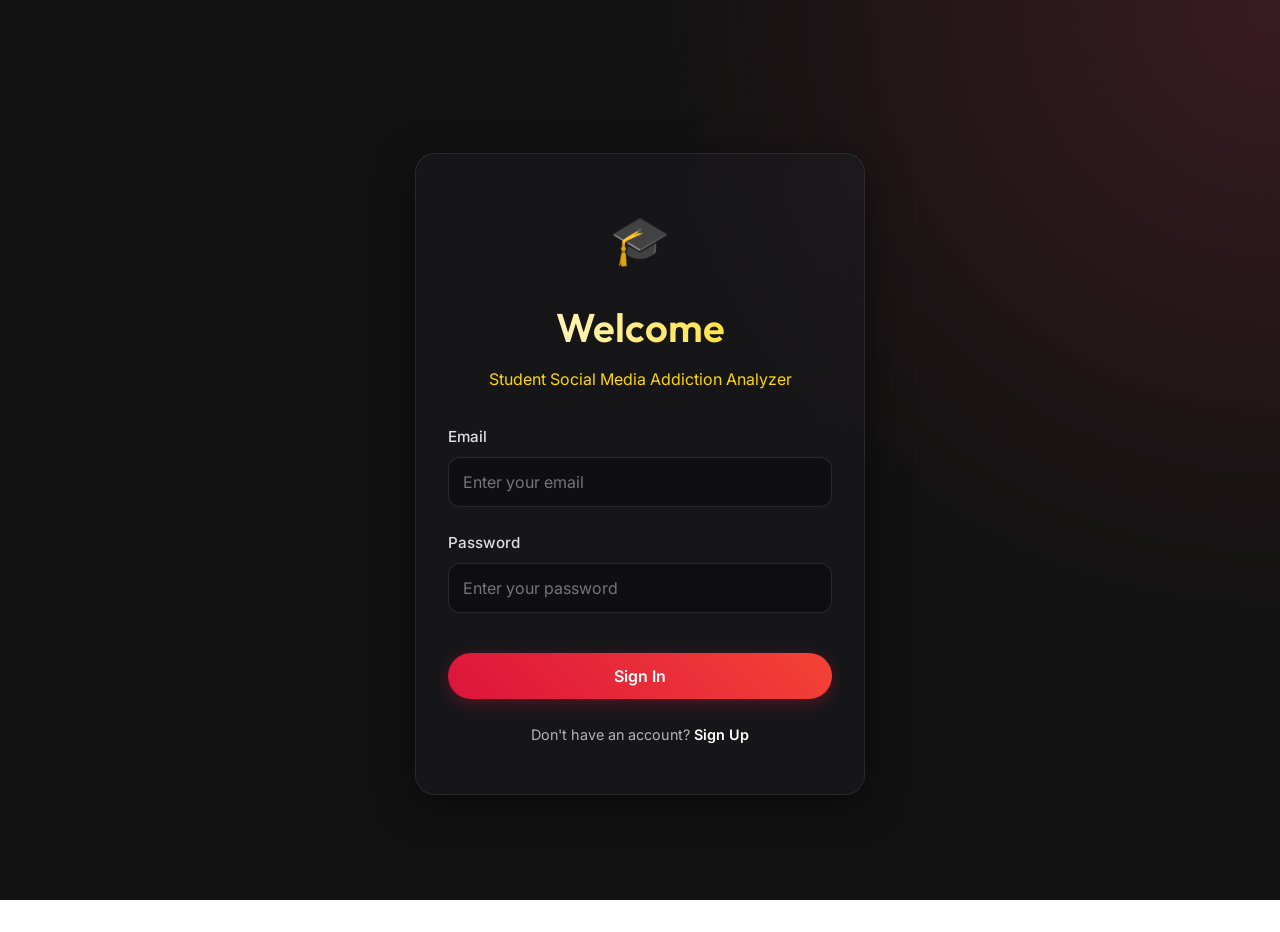
==== frontend/dashboard.html @ e32ec124 "Added the proper frontend and backend" ====
<!DOCTYPE html>
<html lang="en">
<head>
    <meta charset="UTF-8">
    <meta name="viewport" content="width=device-width, initial-scale=1.0">
    <title>Dashboard - Student Addiction Predictor</title>
    <link rel="preconnect" href="https://fonts.googleapis.com">
    <link rel="preconnect" href="https://fonts.gstatic.com" crossorigin>
    <link href="https://fonts.googleapis.com/css2?family=Inter:wght@400;500;600&family=Outfit:wght@500;600;700;800&display=swap" rel="stylesheet">
    <link rel="stylesheet" href="styles.css">
    <style>
        .history-table {
            width: 100%;
            border-collapse: collapse;
            margin-top: 1rem;
        }

        .history-table th, .history-table td {
            padding: 1rem;
            text-align: left;
            border-bottom: 1px solid rgba(255, 255, 255, 0.1);
        }

        .history-table th {
            color: var(--secondary);
            font-weight: 600;
        }

        .history-table tbody tr:hover {
            background-color: rgba(255, 255, 255, 0.05);
        }
        
        .empty-state {
            text-align: center;
            padding: 3rem;
            color: var(--text-muted);
        }
    </style>
</head>
<body>

    <div class="container animate-fade-in">
        <nav>
            <div class="nav-brand">🎓 PredictorHub</div>
            <div class="nav-links">
                <a href="dashboard.html" style="color: var(--secondary)">Dashboard</a>
                <a href="predictor.html">Predictor</a>
                <a href="methodology.html">Methodology</a>
                <a href="wellbeing.html">Wellbeing</a>
                <span class="nav-divider"></span>
                <div id="nav-user-container"></div>
            </div>
        </nav>

        <div class="glass-panel mb-2">
            <h1>Welcome back, <span id="welcome-name" style="color: white;"></span>! 👋</h1>
            <p>Track and manage your social media habits.</p>
            
            <hr>
            
            <h3>Quick Stats</h3>
            <div class="grid-3 mt-1">
                <div class="metric-card">
                    <h3>Total Assessments</h3>
                    <div class="value" id="stat-total">0</div>
                </div>
                <div class="metric-card">
                    <h3>Latest Risk Level</h3>
                    <div class="value" id="stat-latest">-</div>
                </div>
                <div class="metric-card">
                    <h3>Avg Daily Usage</h3>
                    <div class="value" id="stat-usage">-</div>
                </div>
            </div>
            
            <div class="mt-2 text-center">
                <a href="predictor.html" class="btn">Start New Assessment</a>
            </div>
        </div>

        <div class="glass-panel">
            <h2>Recent History</h2>
            <div id="history-container">
                <div class="empty-state">
                    <div style="font-size: 3rem; margin-bottom: 1rem;">📊</div>
                    <h3>No predictions yet</h3>
                    <p>Take your first assessment to see your history here.</p>
                </div>
            </div>
        </div>
        
        <div class="footer">
            <p>Student Social Media Addiction Predictor &copy; 2026. For educational purposes only.</p>
        </div>
    </div>

    <script src="app.js"></script>
    <script>
        document.addEventListener('DOMContentLoaded', async () => {
            const userId = checkAuth();
            if(!userId) return;
            
            const user = await fetchUserData();
            if (user) document.getElementById('welcome-name').textContent = user.name.split(' ')[0];
            
            const history = await getPredictionHistory();
            
            if (history.length > 0) {
                // Update stats
                document.getElementById('stat-total').textContent = history.length;
                
                const latest = history[0];
                document.getElementById('stat-latest').textContent = `${latest.result.percentage}%`;
                
                const totalUsage = history.reduce((sum, item) => sum + parseFloat(item.inputs.Avg_Daily_Usage_Hours), 0);
                document.getElementById('stat-usage').textContent = `${(totalUsage / history.length).toFixed(1)}h`;
                
                // Render table
                const container = document.getElementById('history-container');
                let tableHTML = `
                    <table class="history-table">
                        <thead>
                            <tr>
                                <th>Date</th>
                                <th>Usage (Hrs)</th>
                                <th>Platform</th>
                                <th>Risk Score</th>
                                <th>Category</th>
                            </tr>
                        </thead>
                        <tbody>
                `;
                
                history.forEach(item => {
                    const date = new Date(item.date).toLocaleDateString('en-GB', { day: 'numeric', month: 'short', year: 'numeric' });
                    
                    let badgeClass = 'badge-healthy';
                    if (item.result.level === 'Moderate') badgeClass = 'badge-moderate';
                    if (item.result.level === 'High Risk') badgeClass = 'badge-critical';
                    
                    tableHTML += `
                        <tr>
                            <td>${date}</td>
                            <td>${item.inputs.Avg_Daily_Usage_Hours}h</td>
                            <td>${item.inputs.Most_Used_Platform}</td>
                            <td><strong>${item.result.percentage}%</strong></td>
                            <td><span class="badge ${badgeClass}">${item.result.level}</span></td>
                        </tr>
                    `;
                });
                
                tableHTML += `</tbody></table>`;
                container.innerHTML = tableHTML;
            }
        });
    </script>
</body>
</html>
---- frontend/styles.css ----
/* frontend/styles.css - Modern Overhaul */

:root {
    --primary: #121212;
    --primary-light: #1e1e24;
    --secondary: #FFD700;    /* Gold */
    --accent: #DC143C;       /* Crimson */
    --text-main: #FFFFFF;
    --text-muted: #B3B3B3;
    --glass-bg: rgba(30, 30, 36, 0.45);
    --glass-border: rgba(255, 255, 255, 0.08);
    --font-heading: 'Outfit', sans-serif;
    --font-body: 'Inter', sans-serif;
}

* {
    margin: 0;
    padding: 0;
    box-sizing: border-box;
}

body {
    font-family: var(--font-body);
    background: radial-gradient(circle at top right, #3a1c22, #121212 40%),
                radial-gradient(circle at bottom left, #1c1c15, #121212);
    background-attachment: fixed;
    color: var(--text-main);
    line-height: 1.6;
    min-height: 100vh;
    padding-bottom: 2rem;
}

h1, h2, h3, h4 {
    font-family: var(--font-heading);
    font-weight: 600;
}

h1 {
    font-size: 2.5rem;
    background: linear-gradient(90deg, var(--text-main), var(--secondary));
    -webkit-background-clip: text;
    -webkit-text-fill-color: transparent;
    margin-bottom: 0.5rem;
}

h2 {
    font-size: 1.5rem;
    color: var(--secondary);
}

a {
    color: var(--text-main);
    text-decoration: none;
    transition: color 0.3s ease;
}

a:hover {
    color: var(--secondary);
}

.text-center { text-align: center; }
.text-muted { color: var(--text-muted); }
.mt-1 { margin-top: 1rem; }
.mt-2 { margin-top: 2rem; }
.mb-1 { margin-bottom: 1rem; }
.mb-2 { margin-bottom: 2rem; }
.hidden { display: none !important; }

/* LAYOUT */
.container {
    max-width: 1200px;
    margin: 0 auto;
    padding: 0 20px;
}

.grid-2 {
    display: grid;
    grid-template-columns: 1fr 1fr;
    gap: 2rem;
}
.grid-3 {
    display: grid;
    grid-template-columns: repeat(3, 1fr);
    gap: 1.5rem;
}
@media (max-width: 768px) {
    .grid-2, .grid-3 {
        grid-template-columns: 1fr;
    }
}

/* GLASSMORPHISM PANEL */
.glass-panel {
    background: var(--glass-bg);
    border: 1px solid var(--glass-border);
    backdrop-filter: blur(16px);
    -webkit-backdrop-filter: blur(16px);
    border-radius: 20px;
    /* Increased Space */
    padding: 3.5rem;
    box-shadow: 0 10px 40px rgba(0, 0, 0, 0.5);
    margin-top: 3rem;
    position: relative;
    overflow: hidden;
}

.glass-panel::before {
    content: '';
    position: absolute;
    top: 0; left: -100%;
    width: 50%; height: 100%;
    background: linear-gradient(90deg, transparent, rgba(255,255,255,0.03), transparent);
    transform: skewX(-20deg);
    transition: 0.5s;
    pointer-events: none;
}
.glass-panel:hover::before {
    left: 200%;
}

/* NAVIGATION */
nav {
    display: flex;
    justify-content: space-between;
    align-items: center;
    padding: 2rem 0;
    border-bottom: 1px solid var(--glass-border);
}

.nav-brand {
    font-size: 1.8rem;
    font-family: var(--font-heading);
    font-weight: 800;
    color: var(--text-main);
    letter-spacing: 1px;
}

.nav-links {
    display: flex;
    align-items: center;
    gap: 2rem;
    font-weight: 500;
}

.nav-divider {
    border-left: 1px solid #444; 
    height: 24px; 
    margin: 0 10px;
}

/* PROFILE DROPDOWN */
.user-profile {
    display: flex;
    align-items: center;
    gap: 10px;
    cursor: pointer;
    background: rgba(255, 255, 255, 0.05);
    padding: 5px 15px 5px 5px;
    border-radius: 30px;
    border: 1px solid rgba(255, 255, 255, 0.1);
    transition: all 0.3s ease;
}

.user-profile:hover {
    background: rgba(255, 255, 255, 0.1);
    border-color: var(--secondary);
}

.avatar {
    width: 35px;
    height: 35px;
    border-radius: 50%;
    background: linear-gradient(135deg, var(--secondary), var(--accent));
    display: flex;
    align-items: center;
    justify-content: center;
    font-weight: bold;
    color: var(--primary);
    font-family: var(--font-heading);
}

.dropdown-menu {
    position: absolute;
    top: 80px;
    right: 20px;
    background: rgba(20, 20, 25, 0.98);
    border: 1px solid var(--glass-border);
    backdrop-filter: blur(20px);
    border-radius: 12px;
    padding: 1.2rem;
    width: 250px;
    box-shadow: 0 10px 40px rgba(0,0,0,0.6);
    opacity: 0;
    visibility: hidden;
    transform: translateY(-10px);
    transition: all 0.3s ease;
    z-index: 1000;
}

.dropdown-menu.show {
    opacity: 1;
    visibility: visible;
    transform: translateY(0);
}

.dropdown-menu a {
    display: block;
    padding: 10px;
    border-radius: 6px;
    color: var(--text-main);
    transition: background 0.2s;
    font-size: 0.9rem;
}

.dropdown-menu a:hover {
    background: rgba(255, 255, 255, 0.1);
}

/* BUTTONS */
.btn {
    display: inline-block;
    padding: 0.8rem 2rem;
    font-size: 1rem;
    font-weight: 600;
    color: var(--text-main);
    background: linear-gradient(45deg, var(--accent), #f44336);
    border: none;
    border-radius: 30px;
    cursor: pointer;
    transition: all 0.3s ease;
    box-shadow: 0 4px 15px rgba(220, 20, 60, 0.3);
    font-family: var(--font-body);
}

.btn:hover {
    transform: translateY(-2px);
    box-shadow: 0 6px 20px rgba(220, 20, 60, 0.5);
    color: white; /* Fix hover override */
}

.btn:disabled {
    opacity: 0.6;
    cursor: not-allowed;
    transform: none;
}

.btn-block { width: 100%; }
.btn-secondary {
    background: transparent;
    border: 1px solid var(--glass-border);
    box-shadow: none;
}
.btn-secondary:hover {
    background: rgba(255, 255, 255, 0.1);
    box-shadow: 0 4px 15px rgba(0,0,0,0.3);
}

/* FORMS */
.form-group {
    margin-bottom: 1.5rem;
    text-align: left;
}

.form-group label {
    display: block;
    font-size: 0.95rem;
    font-weight: 500;
    margin-bottom: 0.5rem;
    color: #e0e0e0;
}

input[type="text"],
input[type="email"],
input[type="password"],
input[type="number"],
select {
    width: 100%;
    padding: 14px;
    background: rgba(0, 0, 0, 0.3);
    border: 1px solid rgba(255, 255, 255, 0.1);
    border-radius: 12px;
    color: white;
    font-family: var(--font-body);
    font-size: 1rem;
    transition: all 0.3s cubic-bezier(0.4, 0, 0.2, 1);
}

input:focus, select:focus {
    outline: none;
    border-color: var(--secondary);
    background: rgba(0, 0, 0, 0.5);
    box-shadow: 0 0 15px rgba(255, 215, 0, 0.15);
}

select option {
    background-color: var(--primary-light);
    color: white;
}

.hint {
    font-size: 0.8rem;
    color: var(--text-muted);
    margin-top: 0.3rem;
    display: block;
}

/* RANGE SLIDERS */
input[type="range"] {
    -webkit-appearance: none;
    width: 100%;
    background: transparent;
    padding: 0;
    border: none;
}

input[type="range"]::-webkit-slider-thumb {
    -webkit-appearance: none;
    height: 20px;
    width: 20px;
    border-radius: 50%;
    background: var(--secondary);
    cursor: pointer;
    margin-top: -8px;
    box-shadow: 0 0 10px rgba(255, 215, 0, 0.5);
}

input[type="range"]::-webkit-slider-runnable-track {
    width: 100%;
    height: 4px;
    cursor: pointer;
    background: rgba(255, 255, 255, 0.2);
    border-radius: 2px;
}

.range-values {
    display: flex;
    justify-content: space-between;
    margin-top: 0.5rem;
    font-size: 0.85rem;
    color: var(--text-muted);
}

.range-display {
    color: var(--secondary);
    font-weight: 600;
    font-size: 1.1rem;
}

/* METRICS & GAUGES */
.metric-card {
    background: rgba(0, 0, 0, 0.2);
    border: 1px solid rgba(255, 255, 255, 0.05);
    border-radius: 15px;
    padding: 1.5rem;
    text-align: left;
    transition: transform 0.3s;
}
.metric-card:hover {
    transform: translateY(-5px);
    border-color: rgba(255,255,255,0.15);
}

.metric-card h3 {
    color: var(--text-muted);
    font-size: 0.9rem;
    text-transform: uppercase;
    letter-spacing: 1px;
}

.metric-card .value {
    font-size: 2rem;
    font-weight: 700;
    color: var(--text-main);
    margin-top: 0.5rem;
    font-family: var(--font-heading);
}

.badge {
    padding: 5px 12px;
    border-radius: 20px;
    font-size: 0.85rem;
    font-weight: 600;
    text-transform: uppercase;
}
.badge-healthy { background: rgba(76, 175, 80, 0.2); color: #4caf50; border: 1px solid #4caf50; }
.badge-moderate { background: rgba(255, 152, 0, 0.2); color: #ff9800; border: 1px solid #ff9800; }
.badge-critical { background: rgba(244, 67, 54, 0.2); color: #f44336; border: 1px solid #f44336; }

/* GAUGE CSS */
.gauge-container {
    position: relative;
    width: 150px;
    height: 75px;
    overflow: hidden;
}
.gauge-background {
    position: absolute;
    top: 0; left: 0;
    width: 150px; height: 150px;
    border-radius: 50%;
    border: 15px solid rgba(255, 255, 255, 0.1);
    box-sizing: border-box;
}
.gauge-fill {
    position: absolute;
    top: 0; left: 0;
    width: 150px; height: 150px;
    border-radius: 50%;
    border: 15px solid transparent;
    border-top-color: #ff9800;
    border-left-color: #ff9800;
    box-sizing: border-box;
    transform: rotate(-45deg); /* 0% */
    transition: transform 1.5s cubic-bezier(0.2, 0.8, 0.2, 1);
}
.gauge-text {
    position: absolute;
    bottom: 0;
    width: 100%;
    text-align: center;
    font-size: 1.5rem;
    font-weight: bold;
    color: white;
}

/* ALERTS */
.alert {
    padding: 1rem 1.5rem;
    border-radius: 12px;
    border-left: 5px solid;
    margin-bottom: 1rem;
}
.alert-success { background: rgba(76, 175, 80, 0.1); border-color: #4caf50; }
.alert-warning { background: rgba(255, 152, 0, 0.1); border-color: #ff9800; }
.alert-danger { background: rgba(244, 67, 54, 0.1); border-color: #f44336; }

/* ANIMATIONS */
.animate-fade-in {
    animation: fadeIn 0.6s ease-out forwards;
}

@keyframes fadeIn {
    from { opacity: 0; transform: translateY(20px); }
    to { opacity: 1; transform: translateY(0); }
}
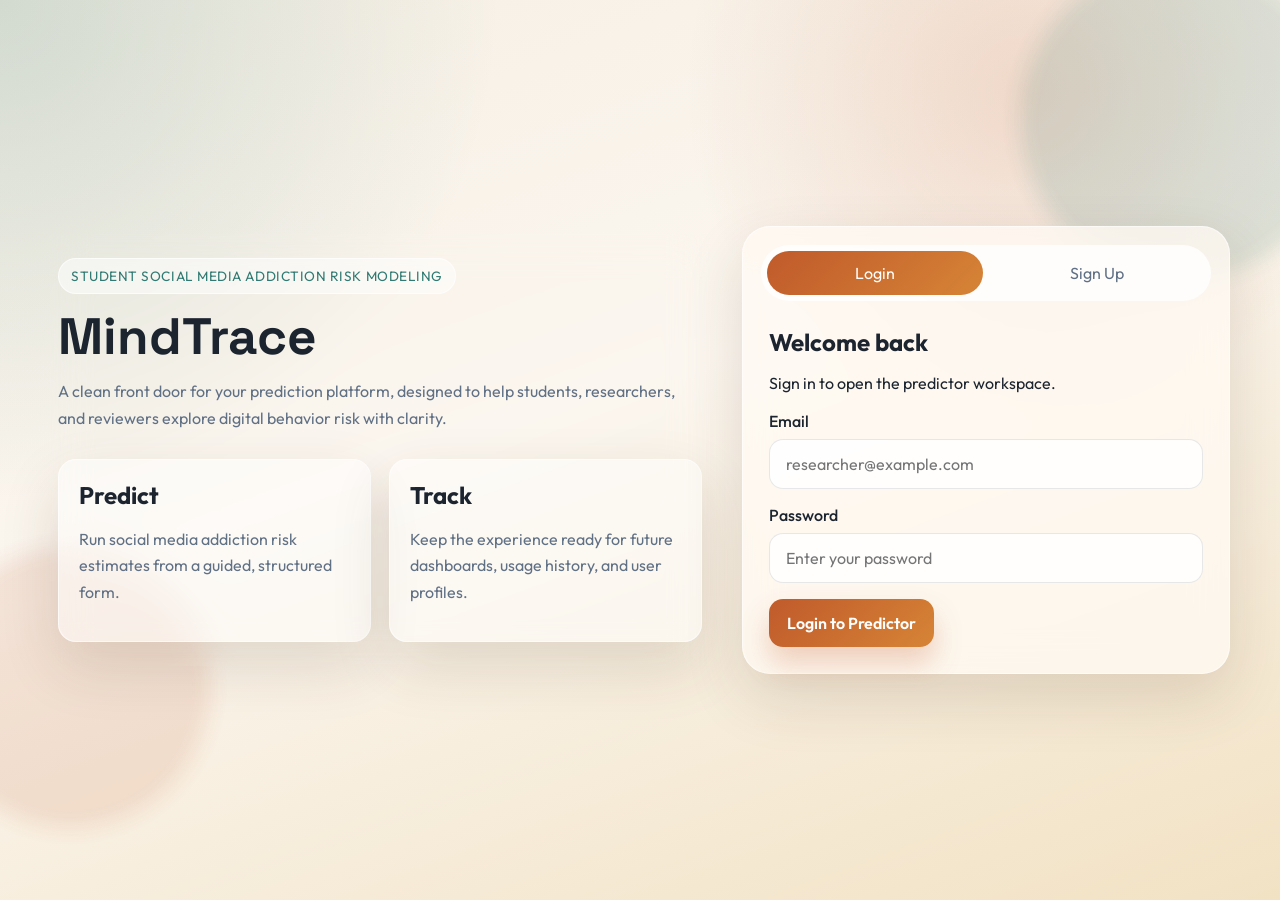
==== commit b2dc133a: "Created the FastApi API and added prediction endpoint" ====
--- a/frontend/dashboard.html
+++ b/frontend/dashboard.html
@@ -1,159 +1,89 @@
 <!DOCTYPE html>
 <html lang="en">
 <head>
-    <meta charset="UTF-8">
-    <meta name="viewport" content="width=device-width, initial-scale=1.0">
-    <title>Dashboard - Student Addiction Predictor</title>
-    <link rel="preconnect" href="https://fonts.googleapis.com">
-    <link rel="preconnect" href="https://fonts.gstatic.com" crossorigin>
-    <link href="https://fonts.googleapis.com/css2?family=Inter:wght@400;500;600&family=Outfit:wght@500;600;700;800&display=swap" rel="stylesheet">
-    <link rel="stylesheet" href="styles.css">
-    <style>
-        .history-table {
-            width: 100%;
-            border-collapse: collapse;
-            margin-top: 1rem;
-        }
+  <meta charset="UTF-8">
+  <meta name="viewport" content="width=device-width, initial-scale=1.0">
+  <title>MindTrace | Dashboard</title>
+  <link rel="preconnect" href="https://fonts.googleapis.com">
+  <link rel="preconnect" href="https://fonts.gstatic.com" crossorigin>
+  <link href="https://fonts.googleapis.com/css2?family=Outfit:wght@300;400;500;600;700&family=Space+Grotesk:wght@500;700&display=swap" rel="stylesheet">
+  <link rel="stylesheet" href="./css/styles.css">
+</head>
+<body class="app-body" data-page="dashboard">
+  <div class="app-bg-grid"></div>
+  <header class="topbar">
+    <a class="brand" href="./predictor.html">
+      <span class="brand-mark">M</span>
+      <div>
+        <strong>MindTrace</strong>
+        <small>Addiction Risk Predictor</small>
+      </div>
+    </a>
 
-        .history-table th, .history-table td {
-            padding: 1rem;
-            text-align: left;
-            border-bottom: 1px solid rgba(255, 255, 255, 0.1);
-        }
+    <nav class="nav-links">
+      <a href="./predictor.html" data-nav="predictor">Predictor</a>
+      <a href="./dashboard.html" data-nav="dashboard">Dashboard</a>
+    </nav>
 
-        .history-table th {
-            color: var(--secondary);
-            font-weight: 600;
-        }
+    <div class="profile-menu">
+      <button class="profile-trigger" type="button" aria-expanded="false">
+        <span class="avatar">MT</span>
+        <span class="profile-copy">
+          <strong id="profile-name">Guest User</strong>
+          <small>Workspace</small>
+        </span>
+        <span class="arrow">&#9662;</span>
+      </button>
 
-        .history-table tbody tr:hover {
-            background-color: rgba(255, 255, 255, 0.05);
-        }
-        
-        .empty-state {
-            text-align: center;
-            padding: 3rem;
-            color: var(--text-muted);
-        }
-    </style>
-</head>
-<body>
+      <div class="profile-dropdown">
+        <button class="dropdown-item" type="button" data-action="notice">Accuracy Notice</button>
+        <button class="dropdown-item" type="button" data-action="logout">Log Out</button>
+      </div>
+    </div>
+  </header>
 
-    <div class="container animate-fade-in">
-        <nav>
-            <div class="nav-brand">🎓 PredictorHub</div>
-            <div class="nav-links">
-                <a href="dashboard.html" style="color: var(--secondary)">Dashboard</a>
-                <a href="predictor.html">Predictor</a>
-                <a href="methodology.html">Methodology</a>
-                <a href="wellbeing.html">Wellbeing</a>
-                <span class="nav-divider"></span>
-                <div id="nav-user-container"></div>
-            </div>
-        </nav>
+  <main class="page-shell">
+    <section class="page-intro">
+      <span class="eyebrow">Dashboard</span>
+      <h1>Your analytics space is ready for backend data.</h1>
+      <p>
+        This placeholder page keeps the navigation complete and gives us a stable destination
+        for future charts, prediction history, model metrics, and account activity.
+      </p>
+    </section>
 
-        <div class="glass-panel mb-2">
-            <h1>Welcome back, <span id="welcome-name" style="color: white;"></span>! 👋</h1>
-            <p>Track and manage your social media habits.</p>
-            
-            <hr>
-            
-            <h3>Quick Stats</h3>
-            <div class="grid-3 mt-1">
-                <div class="metric-card">
-                    <h3>Total Assessments</h3>
-                    <div class="value" id="stat-total">0</div>
-                </div>
-                <div class="metric-card">
-                    <h3>Latest Risk Level</h3>
-                    <div class="value" id="stat-latest">-</div>
-                </div>
-                <div class="metric-card">
-                    <h3>Avg Daily Usage</h3>
-                    <div class="value" id="stat-usage">-</div>
-                </div>
-            </div>
-            
-            <div class="mt-2 text-center">
-                <a href="predictor.html" class="btn">Start New Assessment</a>
-            </div>
-        </div>
+    <section class="dashboard-grid">
+      <article class="glass-card stat-card">
+        <span class="stat-label">Predictions Today</span>
+        <strong>128</strong>
+        <p>Swap this mock value with live database-backed usage stats later.</p>
+      </article>
 
-        <div class="glass-panel">
-            <h2>Recent History</h2>
-            <div id="history-container">
-                <div class="empty-state">
-                    <div style="font-size: 3rem; margin-bottom: 1rem;">📊</div>
-                    <h3>No predictions yet</h3>
-                    <p>Take your first assessment to see your history here.</p>
-                </div>
-            </div>
-        </div>
-        
-        <div class="footer">
-            <p>Student Social Media Addiction Predictor &copy; 2026. For educational purposes only.</p>
-        </div>
+      <article class="glass-card stat-card">
+        <span class="stat-label">Average Risk Score</span>
+        <strong>61%</strong>
+        <p>Useful for trend snapshots once you start storing model responses.</p>
+      </article>
+
+      <article class="glass-card stat-card">
+        <span class="stat-label">Model Status</span>
+        <strong>Connected Soon</strong>
+        <p>This card can show deployed model version, uptime, and validation notes.</p>
+      </article>
+    </section>
+  </main>
+
+  <dialog class="notice-modal" id="notice-modal">
+    <div class="modal-content">
+      <h2>Accuracy Notice</h2>
+      <p>
+        Once deployed, this page should surface your model score, confidence language,
+        and any fairness or scope limits that users need before trusting a prediction.
+      </p>
+      <button class="primary-btn" type="button" id="close-notice">Close</button>
     </div>
+  </dialog>
 
-    <script src="app.js"></script>
-    <script>
-        document.addEventListener('DOMContentLoaded', async () => {
-            const userId = checkAuth();
-            if(!userId) return;
-            
-            const user = await fetchUserData();
-            if (user) document.getElementById('welcome-name').textContent = user.name.split(' ')[0];
-            
-            const history = await getPredictionHistory();
-            
-            if (history.length > 0) {
-                // Update stats
-                document.getElementById('stat-total').textContent = history.length;
-                
-                const latest = history[0];
-                document.getElementById('stat-latest').textContent = `${latest.result.percentage}%`;
-                
-                const totalUsage = history.reduce((sum, item) => sum + parseFloat(item.inputs.Avg_Daily_Usage_Hours), 0);
-                document.getElementById('stat-usage').textContent = `${(totalUsage / history.length).toFixed(1)}h`;
-                
-                // Render table
-                const container = document.getElementById('history-container');
-                let tableHTML = `
-                    <table class="history-table">
-                        <thead>
-                            <tr>
-                                <th>Date</th>
-                                <th>Usage (Hrs)</th>
-                                <th>Platform</th>
-                                <th>Risk Score</th>
-                                <th>Category</th>
-                            </tr>
-                        </thead>
-                        <tbody>
-                `;
-                
-                history.forEach(item => {
-                    const date = new Date(item.date).toLocaleDateString('en-GB', { day: 'numeric', month: 'short', year: 'numeric' });
-                    
-                    let badgeClass = 'badge-healthy';
-                    if (item.result.level === 'Moderate') badgeClass = 'badge-moderate';
-                    if (item.result.level === 'High Risk') badgeClass = 'badge-critical';
-                    
-                    tableHTML += `
-                        <tr>
-                            <td>${date}</td>
-                            <td>${item.inputs.Avg_Daily_Usage_Hours}h</td>
-                            <td>${item.inputs.Most_Used_Platform}</td>
-                            <td><strong>${item.result.percentage}%</strong></td>
-                            <td><span class="badge ${badgeClass}">${item.result.level}</span></td>
-                        </tr>
-                    `;
-                });
-                
-                tableHTML += `</tbody></table>`;
-                container.innerHTML = tableHTML;
-            }
-        });
-    </script>
+  <script src="./js/app.js"></script>
 </body>
 </html>
--- a/frontend/css/styles.css
+++ b/frontend/css/styles.css
@@ -0,0 +1,527 @@
+:root {
+  --bg: #f6efe4;
+  --bg-deep: #f2e2c4;
+  --surface: rgba(255, 250, 243, 0.76);
+  --surface-strong: #fffaf3;
+  --text: #1c2430;
+  --muted: #607085;
+  --line: rgba(28, 36, 48, 0.1);
+  --primary: #c05a2b;
+  --primary-dark: #9f451d;
+  --accent: #2f7a72;
+  --shadow: 0 24px 60px rgba(71, 46, 18, 0.14);
+  --radius-lg: 28px;
+  --radius-md: 18px;
+  --radius-sm: 12px;
+}
+
+* {
+  box-sizing: border-box;
+}
+
+html {
+  scroll-behavior: smooth;
+}
+
+body {
+  margin: 0;
+  min-height: 100vh;
+  font-family: "Outfit", "Segoe UI", sans-serif;
+  color: var(--text);
+  background:
+    radial-gradient(circle at top left, rgba(47, 122, 114, 0.18), transparent 32%),
+    radial-gradient(circle at 80% 10%, rgba(192, 90, 43, 0.18), transparent 26%),
+    linear-gradient(160deg, var(--bg) 0%, #fbf6ef 45%, var(--bg-deep) 100%);
+}
+
+a {
+  color: inherit;
+  text-decoration: none;
+}
+
+button,
+input,
+select {
+  font: inherit;
+}
+
+.auth-body,
+.app-body {
+  position: relative;
+  overflow-x: hidden;
+}
+
+.ambient {
+  position: fixed;
+  border-radius: 999px;
+  filter: blur(10px);
+  opacity: 0.8;
+  pointer-events: none;
+}
+
+.ambient-one {
+  width: 320px;
+  height: 320px;
+  top: -40px;
+  right: -60px;
+  background: rgba(47, 122, 114, 0.18);
+}
+
+.ambient-two {
+  width: 280px;
+  height: 280px;
+  left: -70px;
+  bottom: 8%;
+  background: rgba(192, 90, 43, 0.16);
+}
+
+.auth-shell {
+  width: min(1180px, calc(100% - 40px));
+  margin: 0 auto;
+  min-height: 100vh;
+  display: grid;
+  grid-template-columns: 1.15fr 0.85fr;
+  align-items: center;
+  gap: 32px;
+  padding: 48px 0;
+}
+
+.auth-hero,
+.auth-panel,
+.glass-card,
+.topbar {
+  backdrop-filter: blur(18px);
+}
+
+.auth-hero {
+  padding: 24px 8px;
+}
+
+.eyebrow {
+  display: inline-flex;
+  align-items: center;
+  padding: 8px 12px;
+  border-radius: 999px;
+  background: rgba(255, 255, 255, 0.52);
+  border: 1px solid rgba(255, 255, 255, 0.65);
+  color: var(--accent);
+  font-size: 0.85rem;
+  letter-spacing: 0.04em;
+  text-transform: uppercase;
+}
+
+.auth-hero h1,
+.page-intro h1 {
+  margin: 18px 0 14px;
+  font-family: "Space Grotesk", sans-serif;
+  font-size: clamp(2.6rem, 4vw, 4.8rem);
+  line-height: 0.98;
+}
+
+.auth-hero p,
+.page-intro p,
+.hero-card p,
+.section-title p,
+.result-card p,
+.note-card p,
+.stat-card p,
+.modal-content p {
+  color: var(--muted);
+  line-height: 1.65;
+}
+
+.hero-points {
+  display: grid;
+  grid-template-columns: repeat(2, minmax(0, 1fr));
+  gap: 18px;
+  margin-top: 28px;
+}
+
+.hero-card,
+.auth-panel,
+.glass-card,
+.topbar,
+.notice-modal::backdrop,
+.modal-content {
+  border: 1px solid rgba(255, 255, 255, 0.58);
+}
+
+.hero-card {
+  padding: 20px;
+  border-radius: var(--radius-md);
+  background: rgba(255, 255, 255, 0.48);
+  box-shadow: var(--shadow);
+}
+
+.hero-card h2,
+.section-title h2,
+.result-card h3,
+.note-card h2,
+.stat-card strong,
+.form-heading h2,
+.modal-content h2 {
+  margin: 0 0 8px;
+}
+
+.auth-panel {
+  background: var(--surface);
+  border-radius: var(--radius-lg);
+  box-shadow: var(--shadow);
+  padding: 18px;
+}
+
+.auth-toggle {
+  display: grid;
+  grid-template-columns: repeat(2, 1fr);
+  background: rgba(255, 255, 255, 0.8);
+  border-radius: 999px;
+  padding: 6px;
+  gap: 6px;
+}
+
+.auth-tab {
+  border: 0;
+  background: transparent;
+  border-radius: 999px;
+  padding: 12px 16px;
+  color: var(--muted);
+  cursor: pointer;
+  transition: 0.25s ease;
+}
+
+.auth-tab.active {
+  background: linear-gradient(135deg, var(--primary), #d68436);
+  color: #fff;
+}
+
+.auth-form {
+  display: none;
+  padding: 26px 8px 8px;
+}
+
+.auth-form.active {
+  display: block;
+}
+
+.form-heading {
+  margin-bottom: 18px;
+}
+
+label {
+  display: block;
+  margin-bottom: 16px;
+}
+
+label span {
+  display: block;
+  margin-bottom: 8px;
+  font-weight: 500;
+}
+
+input,
+select {
+  width: 100%;
+  border: 1px solid var(--line);
+  background: rgba(255, 255, 255, 0.85);
+  color: var(--text);
+  border-radius: 14px;
+  padding: 14px 16px;
+  outline: none;
+  transition: border-color 0.2s ease, transform 0.2s ease;
+}
+
+input:focus,
+select:focus {
+  border-color: rgba(47, 122, 114, 0.6);
+  transform: translateY(-1px);
+}
+
+.primary-btn {
+  border: 0;
+  border-radius: 14px;
+  padding: 14px 18px;
+  background: linear-gradient(135deg, var(--primary), #d68436);
+  color: #fff;
+  font-weight: 600;
+  cursor: pointer;
+  box-shadow: 0 16px 28px rgba(192, 90, 43, 0.26);
+}
+
+.full-width {
+  width: 100%;
+}
+
+.app-bg-grid {
+  position: fixed;
+  inset: 0;
+  background-image:
+    linear-gradient(rgba(255, 255, 255, 0.25) 1px, transparent 1px),
+    linear-gradient(90deg, rgba(255, 255, 255, 0.25) 1px, transparent 1px);
+  background-size: 34px 34px;
+  mask-image: linear-gradient(to bottom, rgba(0, 0, 0, 0.5), transparent 90%);
+  pointer-events: none;
+}
+
+.topbar {
+  position: sticky;
+  top: 18px;
+  z-index: 30;
+  width: min(1220px, calc(100% - 32px));
+  margin: 18px auto 0;
+  padding: 14px 18px;
+  border-radius: 22px;
+  background: rgba(255, 249, 241, 0.8);
+  box-shadow: var(--shadow);
+  display: flex;
+  align-items: center;
+  justify-content: space-between;
+  gap: 16px;
+}
+
+.brand {
+  display: flex;
+  align-items: center;
+  gap: 14px;
+}
+
+.brand-mark,
+.avatar,
+.score-orb {
+  display: grid;
+  place-items: center;
+  border-radius: 50%;
+}
+
+.brand-mark {
+  width: 48px;
+  height: 48px;
+  background: linear-gradient(135deg, var(--accent), #69a39c);
+  color: #fff;
+  font-family: "Space Grotesk", sans-serif;
+  font-weight: 700;
+}
+
+.brand strong,
+.profile-copy strong {
+  display: block;
+}
+
+.brand small,
+.profile-copy small,
+.stat-label {
+  color: var(--muted);
+}
+
+.nav-links {
+  display: flex;
+  align-items: center;
+  gap: 10px;
+}
+
+.nav-links a {
+  padding: 10px 14px;
+  border-radius: 999px;
+  color: var(--muted);
+}
+
+.nav-links a.active {
+  background: rgba(47, 122, 114, 0.14);
+  color: var(--accent);
+  font-weight: 600;
+}
+
+.profile-menu {
+  position: relative;
+}
+
+.profile-trigger {
+  display: flex;
+  align-items: center;
+  gap: 12px;
+  border: 0;
+  padding: 8px 10px;
+  border-radius: 999px;
+  background: rgba(255, 255, 255, 0.84);
+  cursor: pointer;
+}
+
+.avatar {
+  width: 42px;
+  height: 42px;
+  background: linear-gradient(135deg, #1c2430, #526276);
+  color: #fff;
+  font-size: 0.9rem;
+  font-weight: 700;
+}
+
+.arrow {
+  color: var(--muted);
+  font-size: 0.9rem;
+}
+
+.profile-dropdown {
+  position: absolute;
+  right: 0;
+  top: calc(100% + 10px);
+  min-width: 180px;
+  background: rgba(255, 250, 243, 0.96);
+  border-radius: 18px;
+  border: 1px solid rgba(255, 255, 255, 0.7);
+  box-shadow: var(--shadow);
+  padding: 8px;
+  display: none;
+}
+
+.profile-menu.open .profile-dropdown {
+  display: block;
+}
+
+.dropdown-item {
+  width: 100%;
+  border: 0;
+  background: transparent;
+  text-align: left;
+  padding: 12px 14px;
+  border-radius: 12px;
+  cursor: pointer;
+}
+
+.dropdown-item:hover {
+  background: rgba(47, 122, 114, 0.09);
+}
+
+.page-shell {
+  width: min(1220px, calc(100% - 32px));
+  margin: 28px auto 40px;
+}
+
+.page-intro {
+  max-width: 760px;
+  margin-bottom: 26px;
+}
+
+.predictor-layout {
+  display: grid;
+  grid-template-columns: 1.4fr 0.8fr;
+  gap: 22px;
+  align-items: start;
+}
+
+.glass-card {
+  background: var(--surface);
+  border-radius: var(--radius-lg);
+  padding: 24px;
+  box-shadow: var(--shadow);
+}
+
+.predictor-form .section-title,
+.result-card .section-title {
+  margin-bottom: 22px;
+}
+
+.form-grid,
+.dashboard-grid {
+  display: grid;
+  gap: 16px;
+}
+
+.form-grid {
+  grid-template-columns: repeat(2, minmax(0, 1fr));
+}
+
+.results-stack {
+  display: grid;
+  gap: 22px;
+}
+
+.score-orb {
+  width: 120px;
+  height: 120px;
+  margin: 14px 0 18px;
+  background: radial-gradient(circle at top, #f8d69a, var(--primary));
+  color: #fff;
+  font-family: "Space Grotesk", sans-serif;
+  font-size: 2rem;
+  box-shadow: 0 18px 30px rgba(192, 90, 43, 0.25);
+}
+
+.dashboard-grid {
+  grid-template-columns: repeat(3, minmax(0, 1fr));
+}
+
+.stat-card strong {
+  display: block;
+  font-family: "Space Grotesk", sans-serif;
+  font-size: 2rem;
+  margin-top: 12px;
+}
+
+.notice-modal {
+  border: 0;
+  padding: 0;
+  background: transparent;
+}
+
+.notice-modal::backdrop {
+  background: rgba(20, 24, 31, 0.35);
+  backdrop-filter: blur(4px);
+}
+
+.modal-content {
+  width: min(520px, calc(100vw - 32px));
+  border-radius: 24px;
+  background: var(--surface-strong);
+  padding: 24px;
+  box-shadow: var(--shadow);
+}
+
+@media (max-width: 980px) {
+  .auth-shell,
+  .predictor-layout,
+  .dashboard-grid {
+    grid-template-columns: 1fr;
+  }
+
+  .topbar {
+    flex-wrap: wrap;
+  }
+
+  .nav-links {
+    order: 3;
+    width: 100%;
+    justify-content: flex-start;
+    overflow-x: auto;
+  }
+}
+
+@media (max-width: 720px) {
+  .auth-shell,
+  .page-shell {
+    width: min(100% - 20px, 1220px);
+  }
+
+  .topbar {
+    width: min(100% - 20px, 1220px);
+    top: 10px;
+    margin-top: 10px;
+  }
+
+  .hero-points,
+  .form-grid {
+    grid-template-columns: 1fr;
+  }
+
+  .auth-panel,
+  .glass-card {
+    padding: 18px;
+  }
+
+  .profile-copy {
+    display: none;
+  }
+
+  .page-intro h1,
+  .auth-hero h1 {
+    font-size: clamp(2.2rem, 9vw, 3.3rem);
+  }
+}
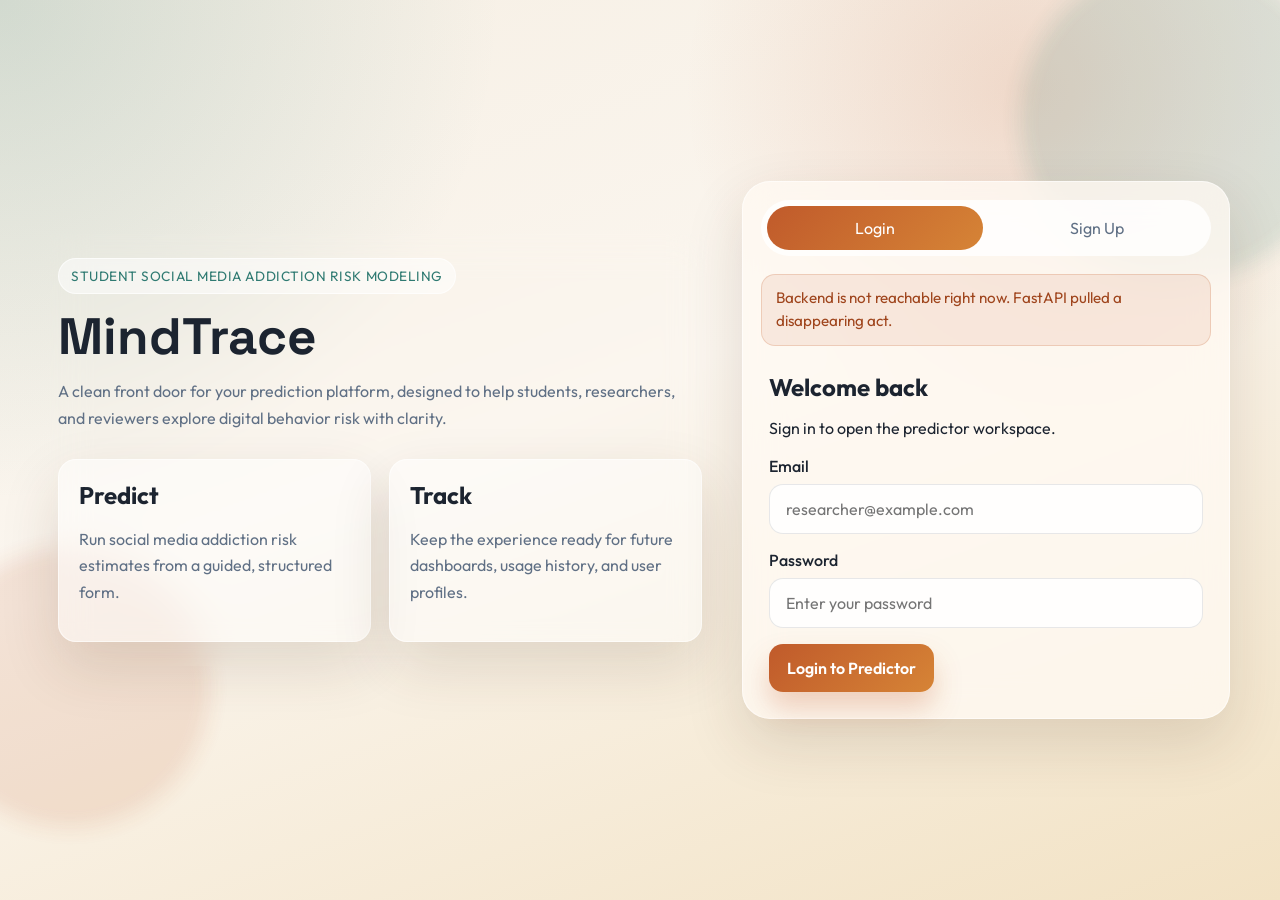
==== commit 632e1b14: "Replaced the backend with the FastApi and updated the frontend" ====
--- a/frontend/dashboard.html
+++ b/frontend/dashboard.html
@@ -47,28 +47,28 @@
       <span class="eyebrow">Dashboard</span>
       <h1>Your analytics space is ready for backend data.</h1>
       <p>
-        This placeholder page keeps the navigation complete and gives us a stable destination
-        for future charts, prediction history, model metrics, and account activity.
+        This page now mixes live FastAPI health data with browser-stored prediction
+        history so the dashboard feels connected without changing the layout.
       </p>
     </section>
 
     <section class="dashboard-grid">
       <article class="glass-card stat-card">
         <span class="stat-label">Predictions Today</span>
-        <strong>128</strong>
-        <p>Swap this mock value with live database-backed usage stats later.</p>
+        <strong id="predictions-today-value">--</strong>
+        <p id="predictions-today-copy">Loading prediction activity from local history.</p>
       </article>
 
       <article class="glass-card stat-card">
         <span class="stat-label">Average Risk Score</span>
-        <strong>61%</strong>
-        <p>Useful for trend snapshots once you start storing model responses.</p>
+        <strong id="average-risk-value">--</strong>
+        <p id="average-risk-copy">Calculating from saved predictor responses.</p>
       </article>
 
       <article class="glass-card stat-card">
         <span class="stat-label">Model Status</span>
-        <strong>Connected Soon</strong>
-        <p>This card can show deployed model version, uptime, and validation notes.</p>
+        <strong id="model-status-value">Checking...</strong>
+        <p id="model-status-copy">Checking the FastAPI health endpoints.</p>
       </article>
     </section>
   </main>
@@ -84,6 +84,7 @@
     </div>
   </dialog>
 
+  <script src="./js/api.js"></script>
   <script src="./js/app.js"></script>
 </body>
 </html>
--- a/frontend/css/styles.css
+++ b/frontend/css/styles.css
@@ -125,7 +125,8 @@
 .result-card p,
 .note-card p,
 .stat-card p,
-.modal-content p {
+.modal-content p,
+.helper-copy {
   color: var(--muted);
   line-height: 1.65;
 }
@@ -247,8 +248,51 @@
   box-shadow: 0 16px 28px rgba(192, 90, 43, 0.26);
 }
 
+.primary-btn:disabled {
+  opacity: 0.72;
+  cursor: wait;
+}
+
 .full-width {
   width: 100%;
+}
+
+.helper-copy {
+  margin: 2px 0 16px;
+  font-size: 0.95rem;
+}
+
+.helper-copy code {
+  padding: 2px 6px;
+  border-radius: 999px;
+  background: rgba(28, 36, 48, 0.06);
+}
+
+.status-banner {
+  margin: 18px 0 0;
+  padding: 12px 14px;
+  border-radius: 14px;
+  border: 1px solid transparent;
+  font-size: 0.95rem;
+  line-height: 1.5;
+}
+
+.status-neutral {
+  background: rgba(255, 255, 255, 0.65);
+  border-color: rgba(28, 36, 48, 0.08);
+  color: var(--muted);
+}
+
+.status-success {
+  background: rgba(47, 122, 114, 0.1);
+  border-color: rgba(47, 122, 114, 0.18);
+  color: var(--accent);
+}
+
+.status-error {
+  background: rgba(192, 90, 43, 0.1);
+  border-color: rgba(192, 90, 43, 0.2);
+  color: var(--primary-dark);
 }
 
 .app-bg-grid {
@@ -445,6 +489,28 @@
   box-shadow: 0 18px 30px rgba(192, 90, 43, 0.25);
 }
 
+.result-meta {
+  display: grid;
+  grid-template-columns: repeat(2, minmax(0, 1fr));
+  gap: 14px;
+  margin-top: 22px;
+  padding-top: 18px;
+  border-top: 1px solid var(--line);
+}
+
+.result-meta span {
+  display: block;
+  color: var(--muted);
+  font-size: 0.82rem;
+  text-transform: uppercase;
+  letter-spacing: 0.04em;
+}
+
+.result-meta strong {
+  display: block;
+  margin-top: 6px;
+}
+
 .dashboard-grid {
   grid-template-columns: repeat(3, minmax(0, 1fr));
 }
@@ -507,7 +573,8 @@
   }
 
   .hero-points,
-  .form-grid {
+  .form-grid,
+  .result-meta {
     grid-template-columns: 1fr;
   }
 
